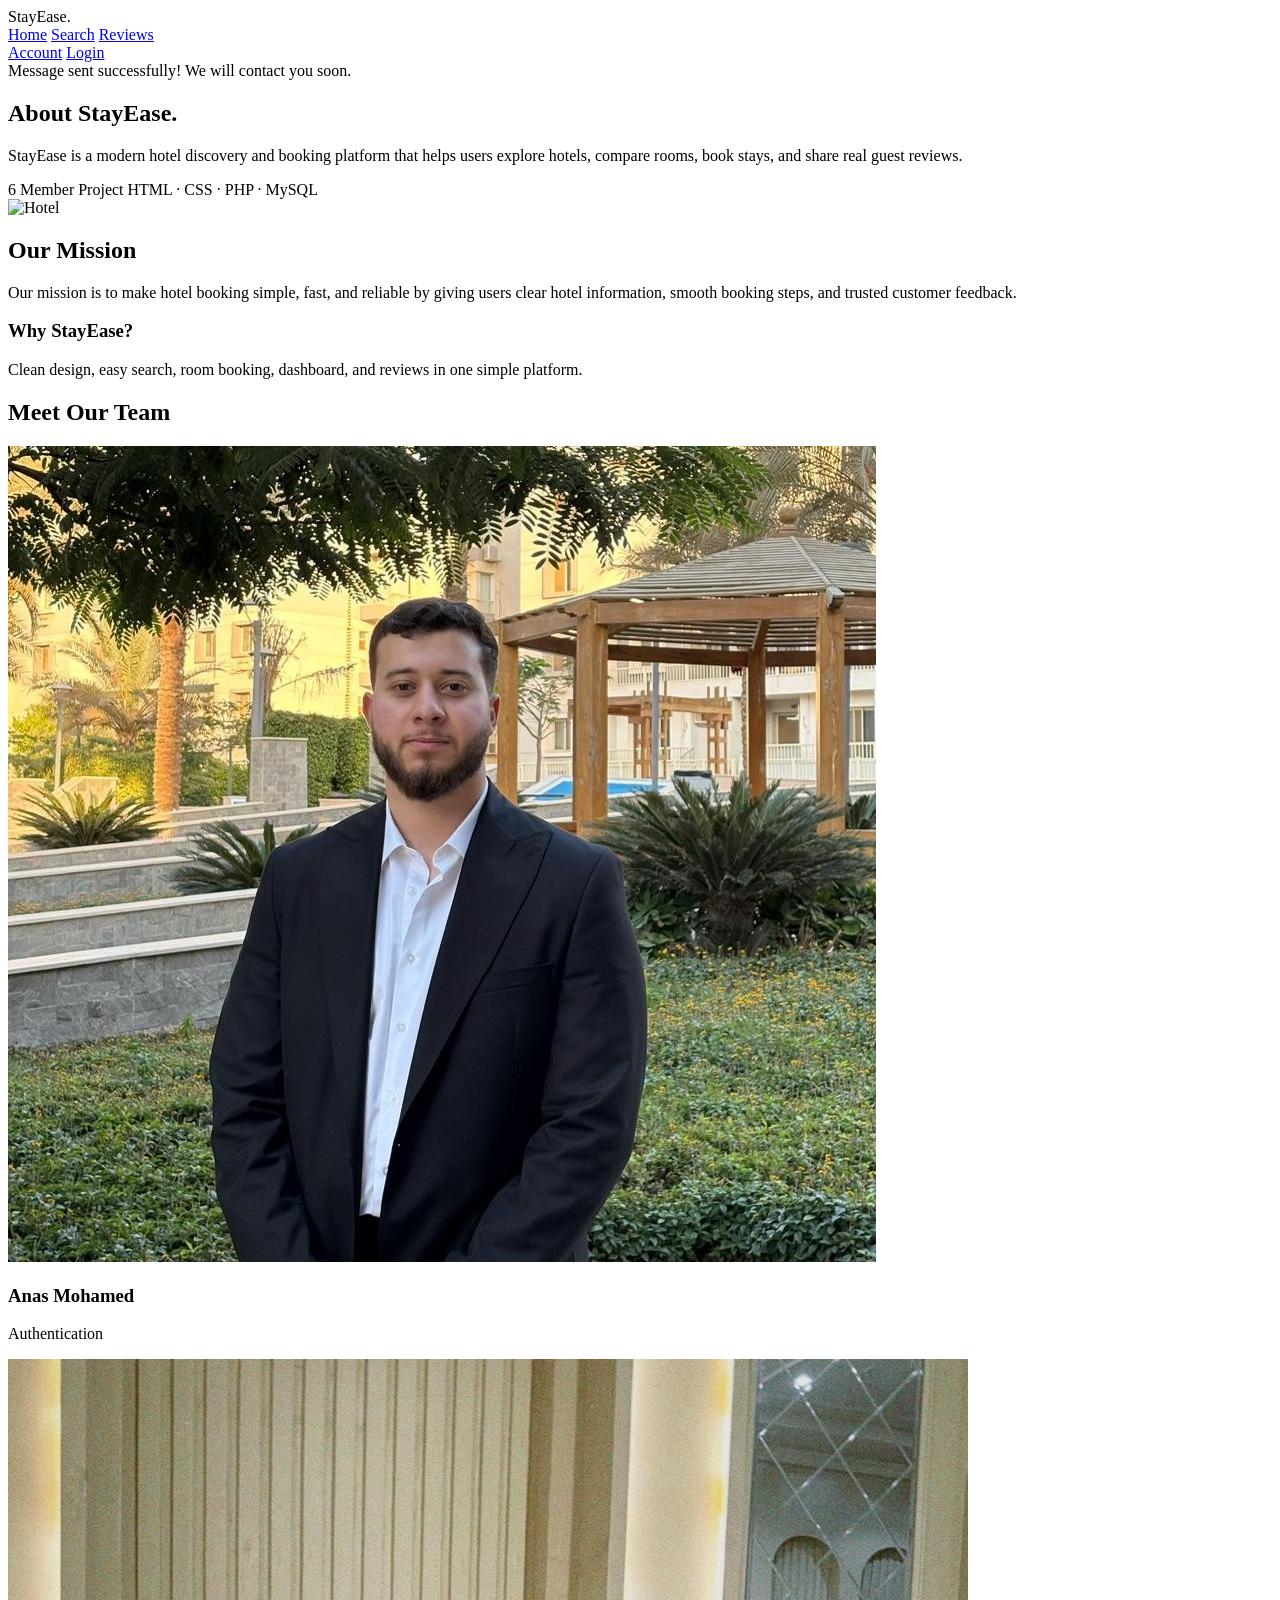
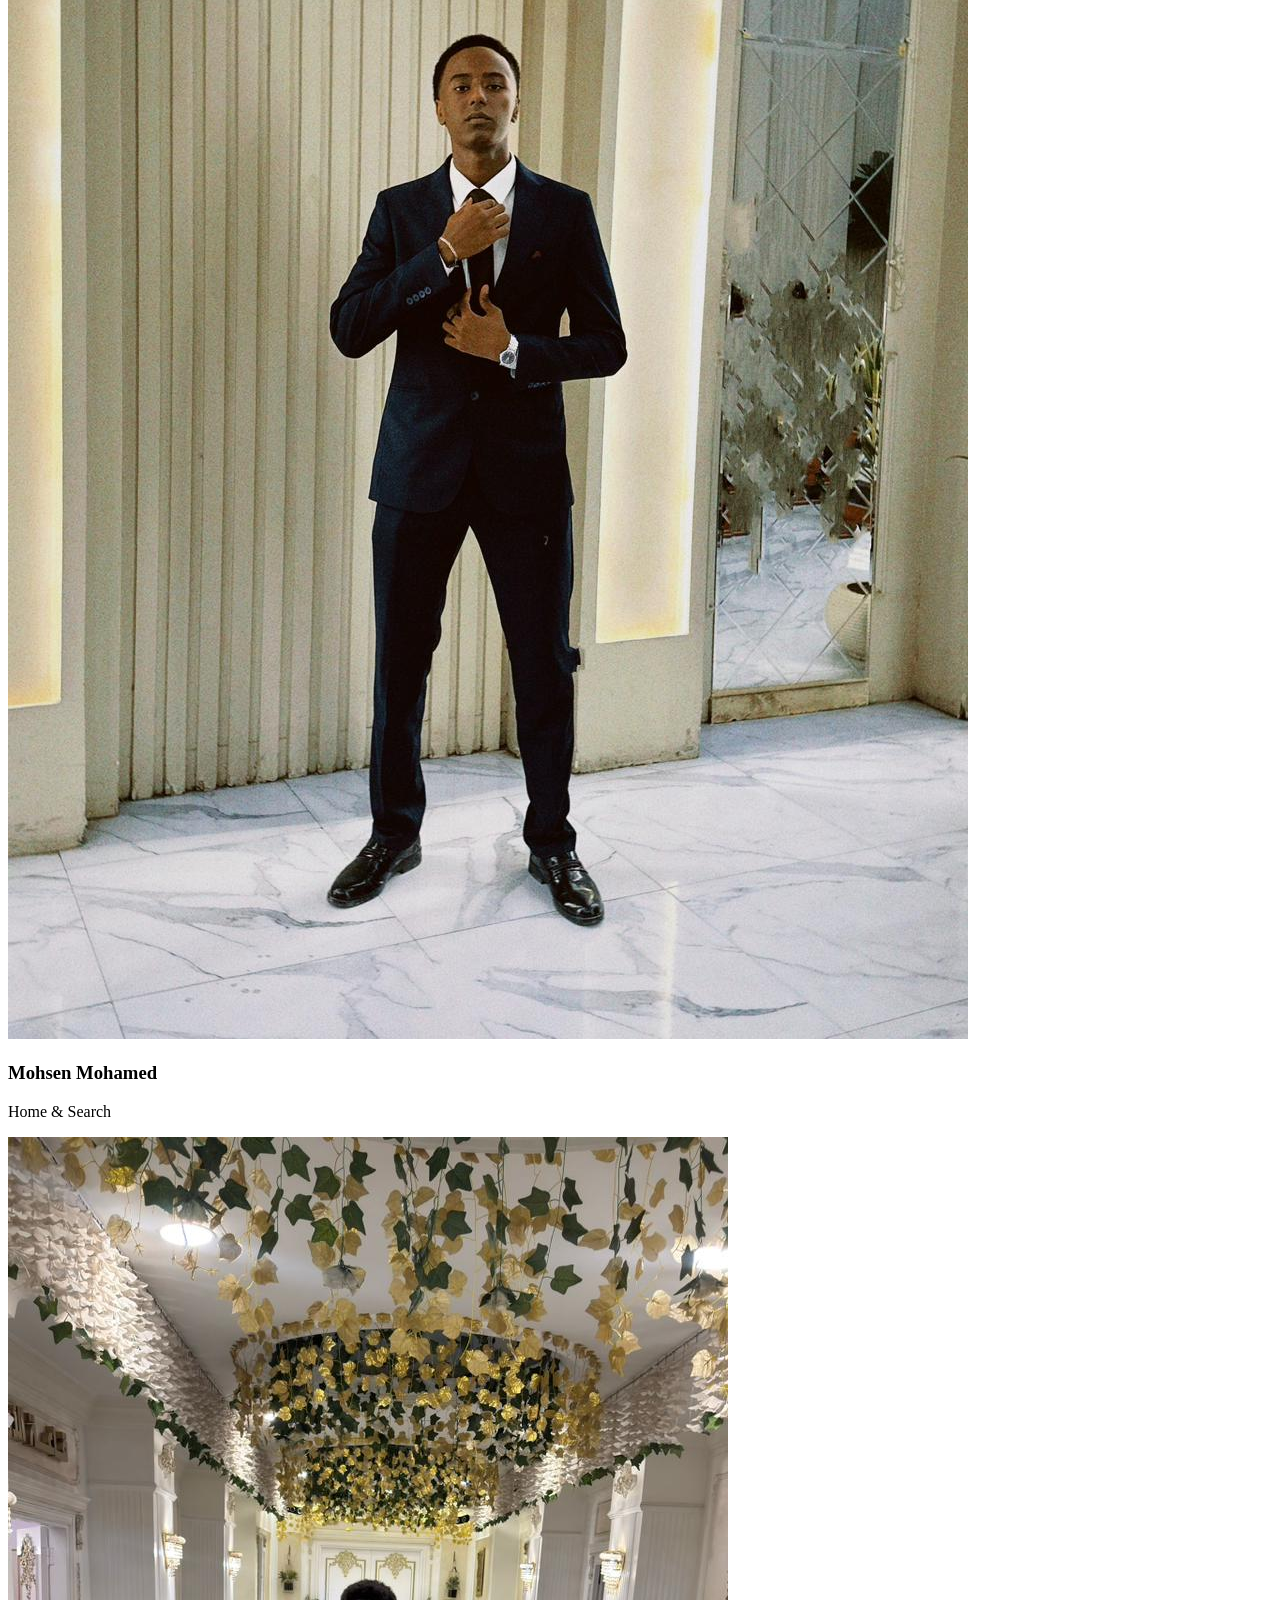
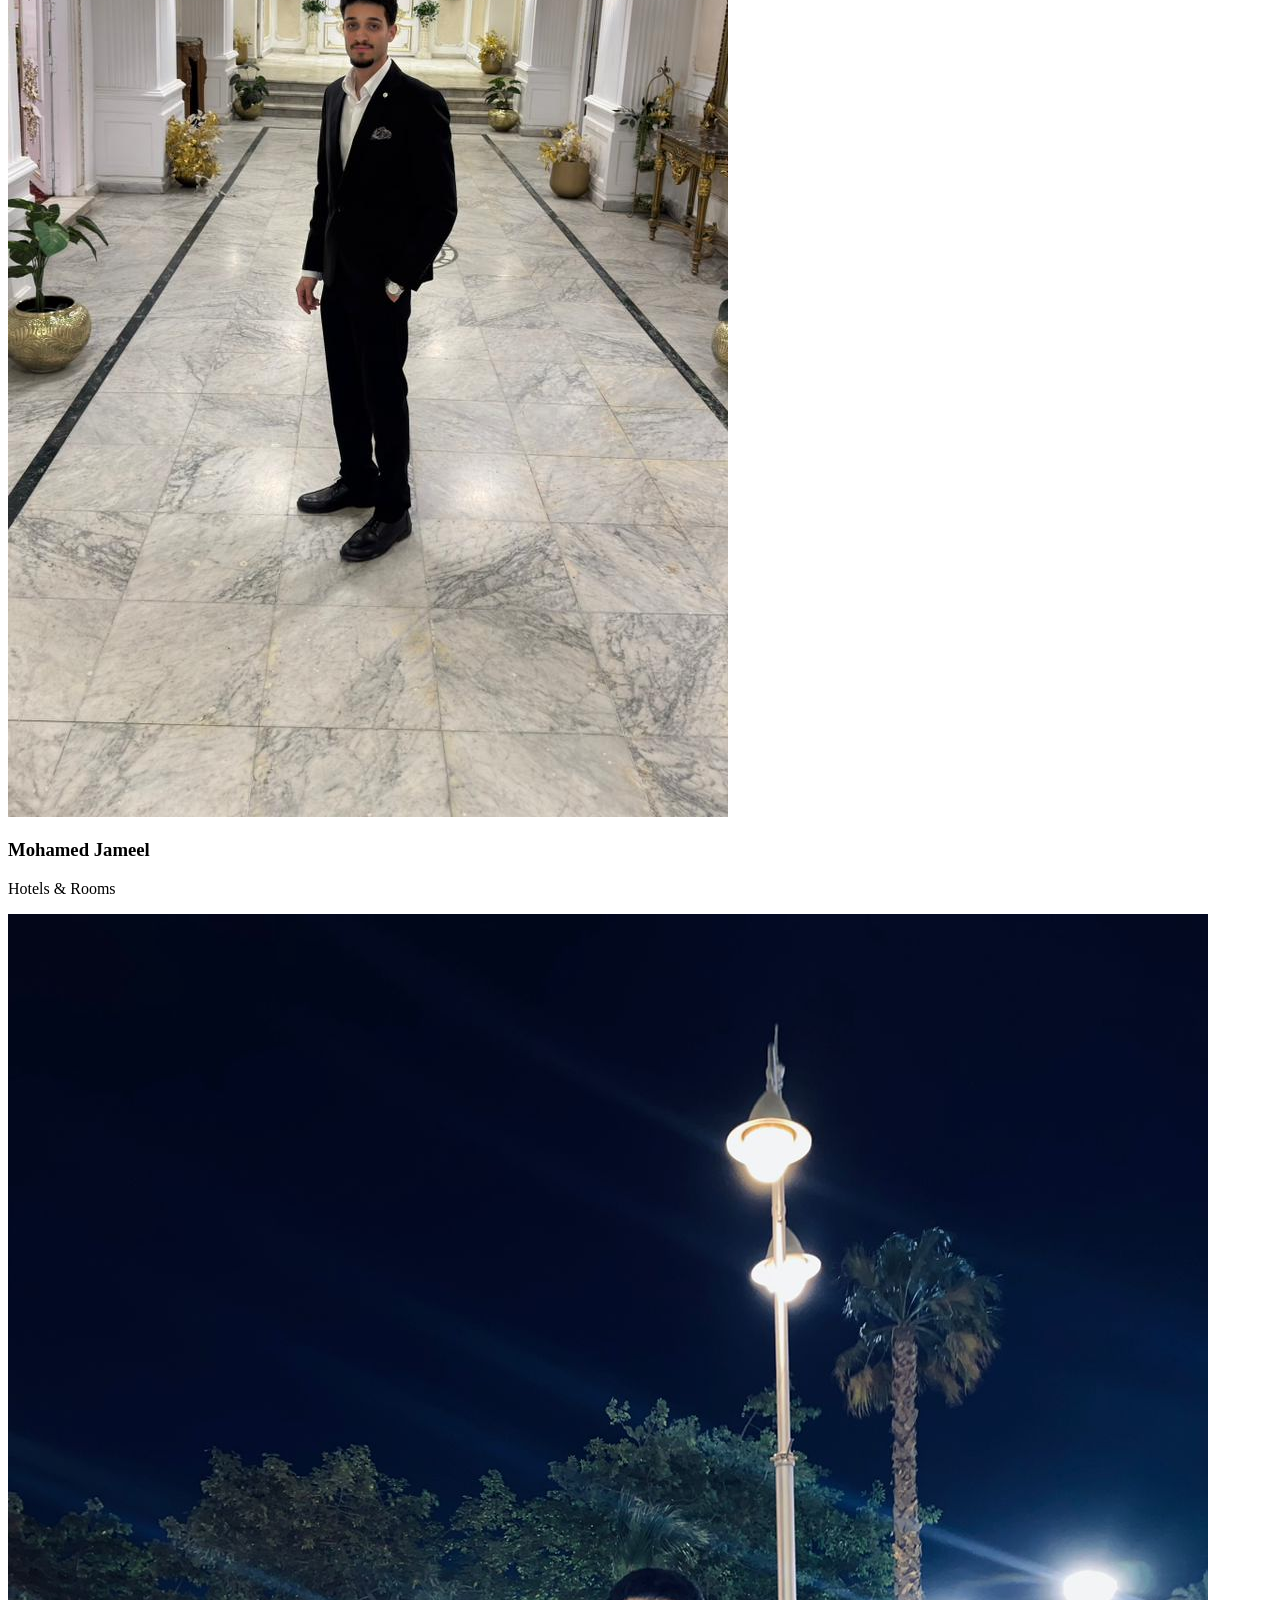
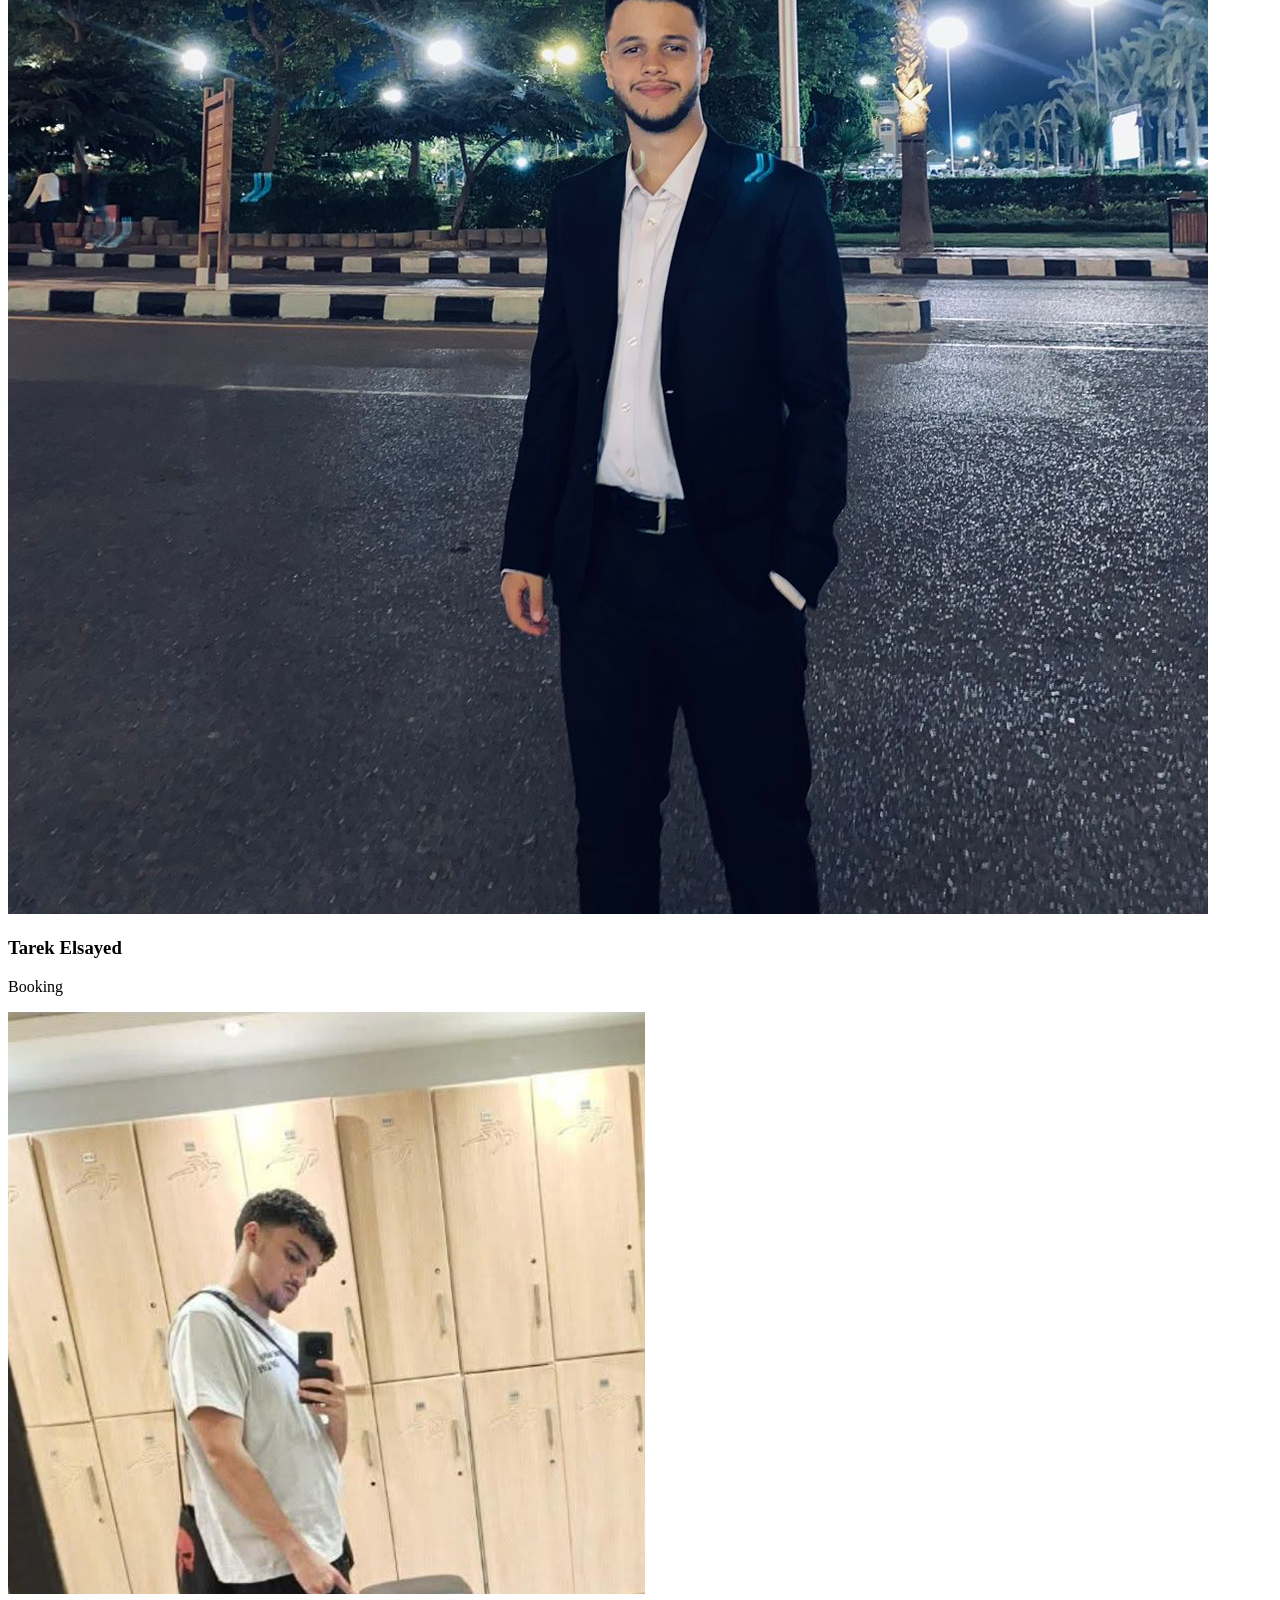
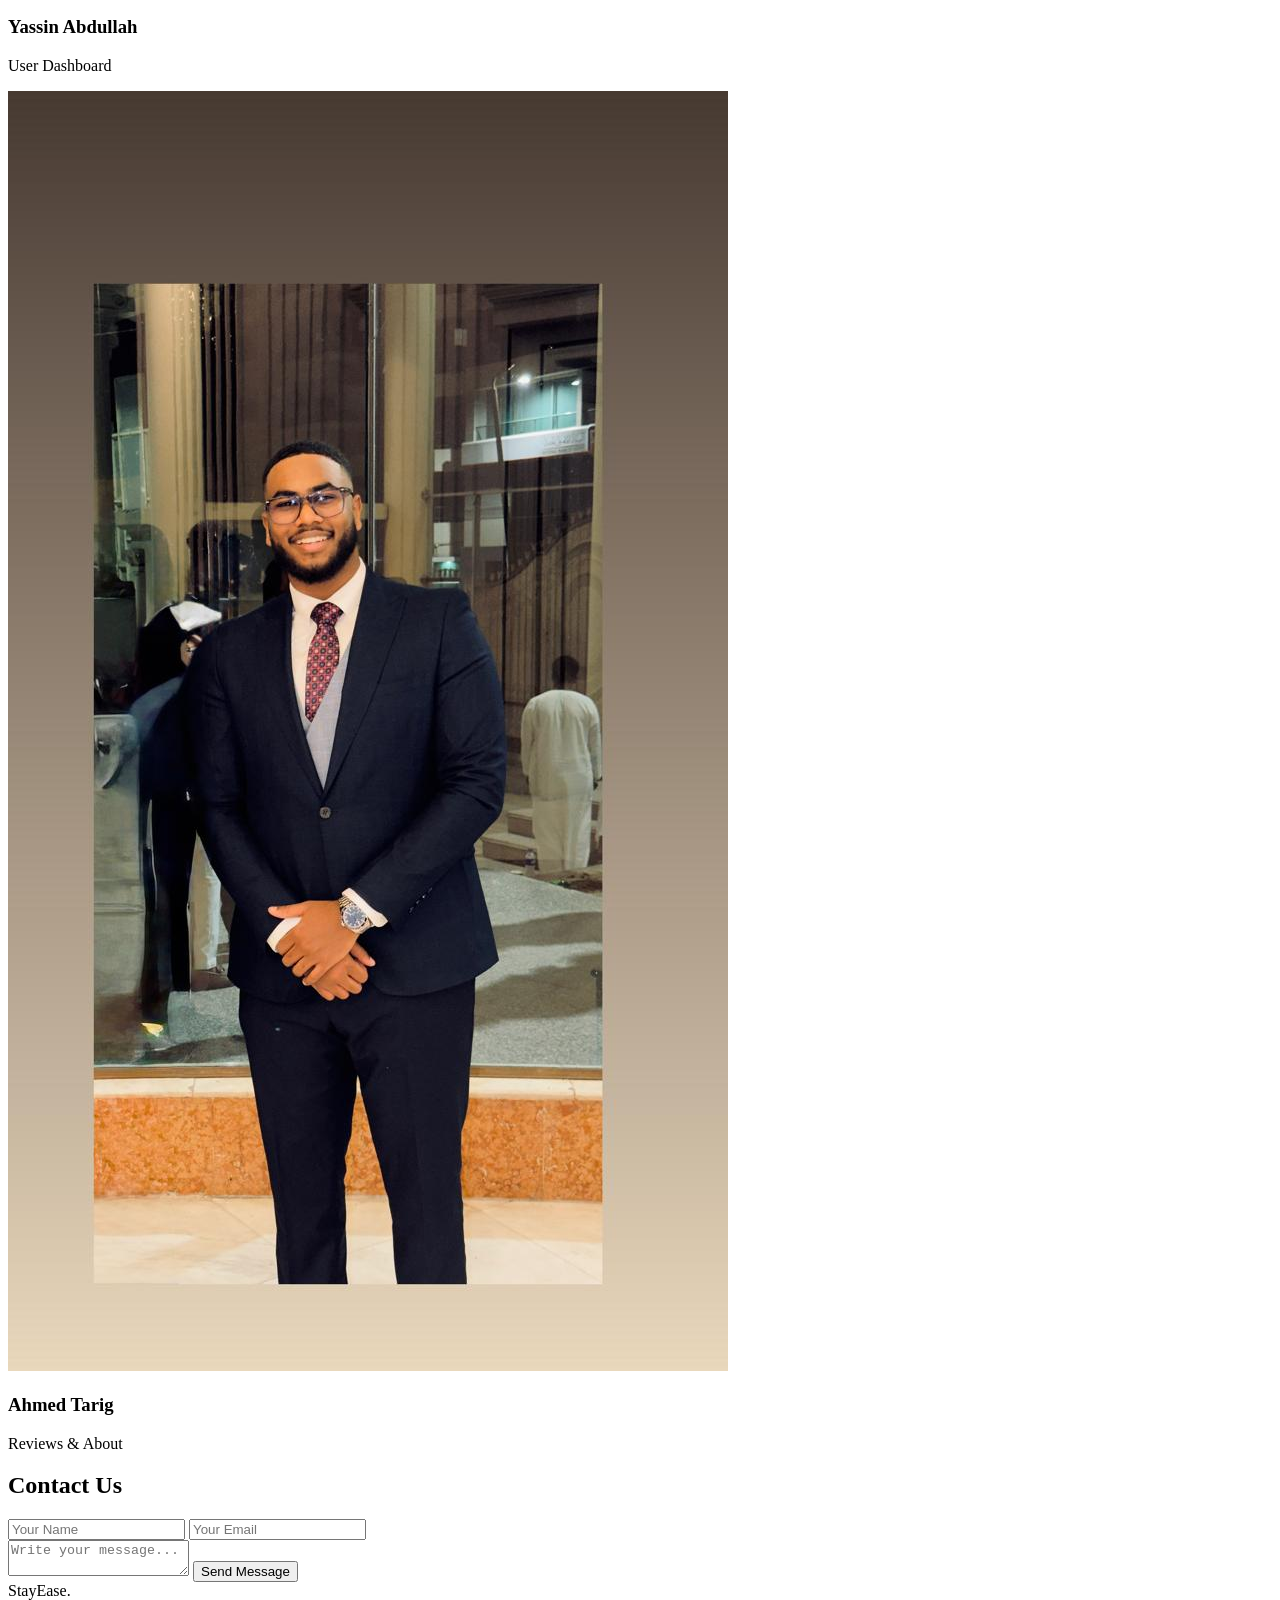
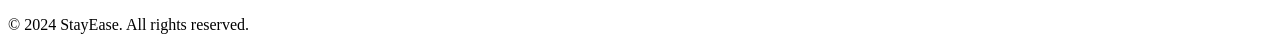
==== about.html @ 80a947d6 "add about page pics" ====
<!DOCTYPE html>
<html lang="en">

<head>
    <meta charset="UTF-8">
    <title>About StayEase</title>


    <link rel="stylesheet" href="css/about.css">
    <link href="https://fonts.googleapis.com/css2?family=Plus+Jakarta+Sans:wght@400;500;600;700;800&display=swap"
        rel="stylesheet">
</head>

<body>

    <nav class="navbar">
        <div class="logo">StayEase.</div>

        <div class="nav-links">
            <a href="index.html">Home</a>
            <a href="search-results.html">Search</a>
            <a href="reviews.html">Reviews</a>
        </div>

        <div class="account-links">
            <a href="dashboard.html">Account</a>
            <a class="login-btn" href="login.html">Login</a>
        </div>
    </nav>

    <main class="page">

        <!-- ✅ SUCCESS MESSAGE (FIXED) -->
        <div id="successMessage" class="success-message">
            Message sent successfully! We will contact you soon.
        </div>

        <!-- HEADER -->
        <section class="hotel-card">
            <div>
                <h1>About StayEase.</h1>
                <p>
                    StayEase is a modern hotel discovery and booking platform that helps users explore hotels,
                    compare rooms, book stays, and share real guest reviews.
                </p>

                <div class="rating-row">
                    <span class="rating-badge">6 Member Project</span>
                    <span>HTML · CSS · PHP · MySQL</span>
                </div>
            </div>

            <img src="https://images.unsplash.com/photo-1551882547-ff40c63fe5fa?w=500" alt="Hotel">
        </section>

        <!-- MISSION -->
        <section class="content-grid">
            <div class="main-review">
                <h2>Our Mission</h2>
                <p>
                    Our mission is to make hotel booking simple, fast, and reliable by giving users clear
                    hotel information, smooth booking steps, and trusted customer feedback.
                </p>
            </div>

            <aside class="recommend-card">
                <h3>Why StayEase?</h3>
                <p>
                    Clean design, easy search, room booking, dashboard, and reviews in one simple platform.
                </p>
                <div class="progress">
                    <div></div>
                </div>
            </aside>
        </section>

        <!-- TEAM -->
        <section class="form-card">
            <h2>Meet Our Team</h2>

            <div class="team-grid">

                <div class="team-card">
                    <img src="assets/images/member1.jpg">
                    <h3>Anas Mohamed</h3>
                    <p>Authentication</p>
                </div>

                <div class="team-card">
                    <img src="assets/images/member2.jpg">
                    <h3>Mohsen Mohamed</h3>
                    <p>Home & Search</p>
                </div>

                <div class="team-card">
                    <img src="assets/images/member3.jpg">
                    <h3>Mohamed Jameel</h3>
                    <p>Hotels & Rooms</p>
                </div>

                <div class="team-card">
                    <img src="assets/images/member4.jpg">
                    <h3>Tarek Elsayed</h3>
                    <p>Booking</p>
                </div>

                <div class="team-card">
                    <img src="assets/images/member5.jpg">
                    <h3>Yassin Abdullah</h3>
                    <p>User Dashboard</p>
                </div>

                <div class="team-card">
                    <img src="assets/images/member6.jpg">
                    <h3>Ahmed Tarig</h3>
                    <p>Reviews & About</p>
                </div>

            </div>
        </section>

        <!-- CONTACT -->
        <section class="form-card">
            <h2>Contact Us</h2>

            <form action="php/about.php" method="POST">

                <div class="form-row">
                    <input type="text" name="name" placeholder="Your Name" required>
                    <input type="email" name="email" placeholder="Your Email" required>
                </div>

                <textarea name="message" placeholder="Write your message..." required></textarea>

                <button type="submit">Send Message</button>

            </form>
        </section>

    </main>

    <footer>
        <div class="footer-logo">StayEase.</div>
        <p>© 2024 StayEase. All rights reserved.</p>
    </footer>

    <!-- ✅ SCRIPT (FIXED) -->
    <script>
        const params = new URLSearchParams(window.location.search);

        if (params.get("success") === "1") {
            document.getElementById("successMessage").style.display = "block";
        }
    </script>

</body>

</html>
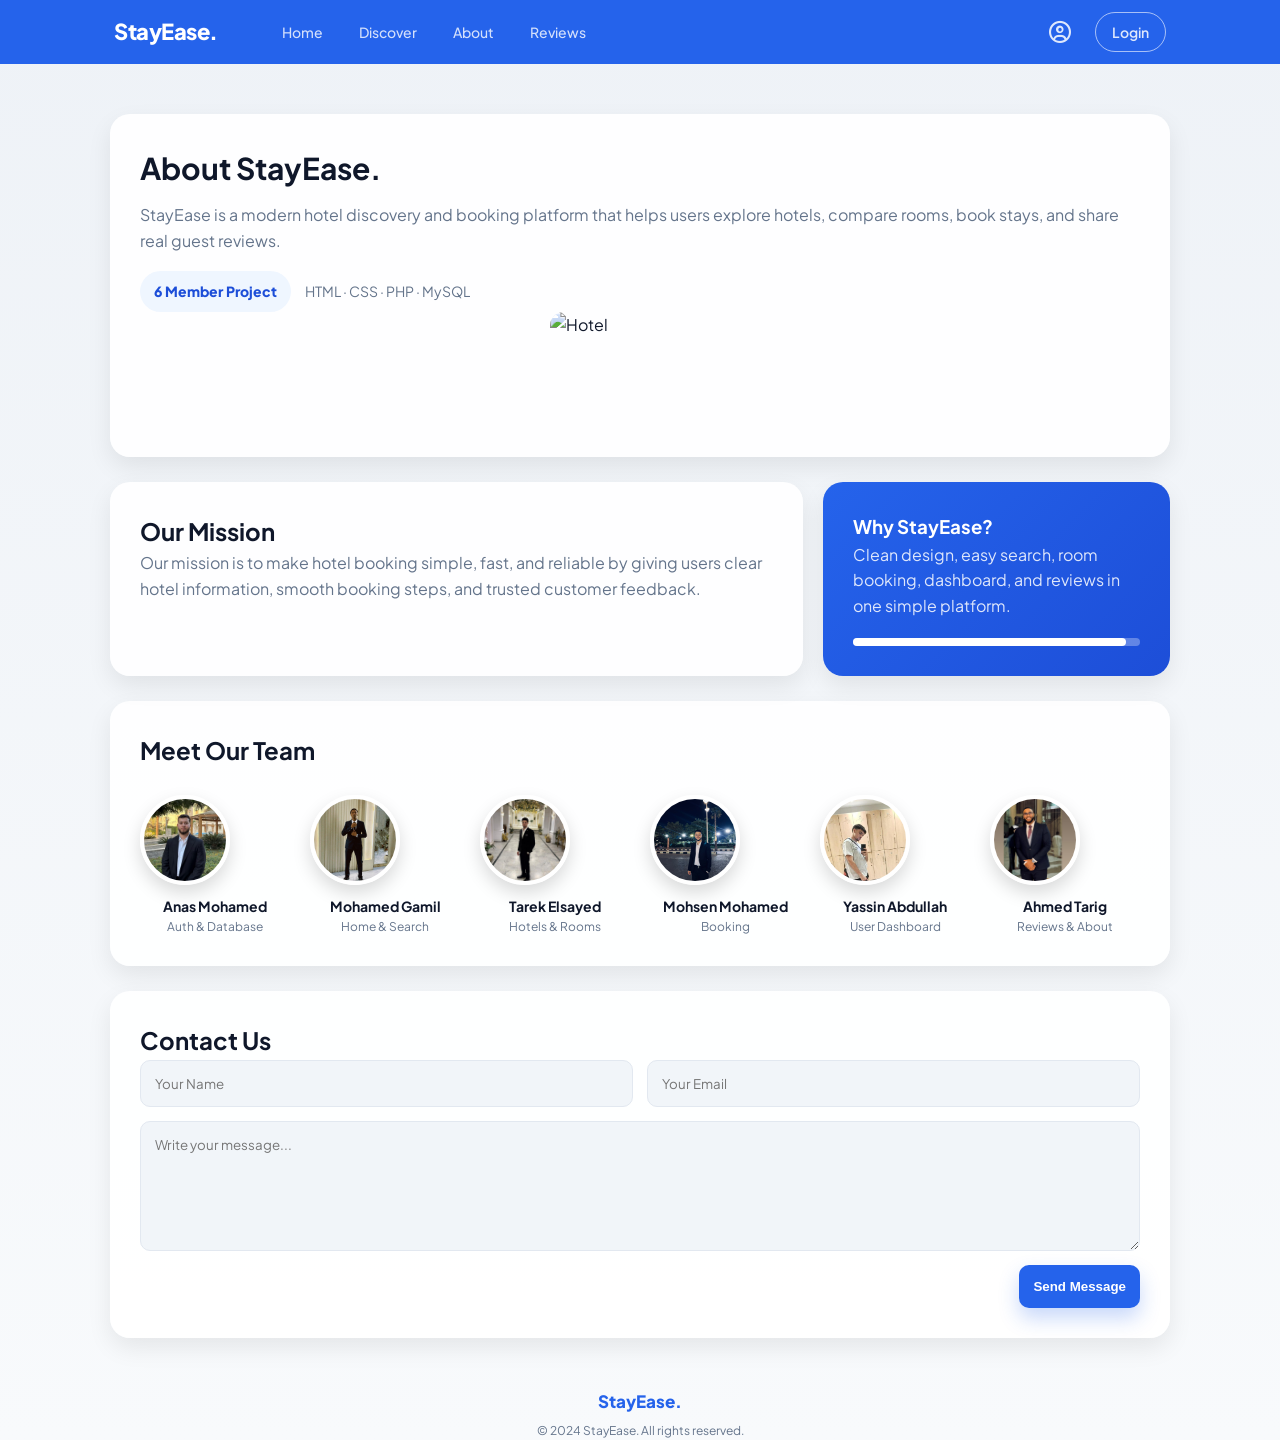
==== commit bc1ae11b: "general polishing" ====
--- a/about.html
+++ b/about.html
@@ -4,8 +4,10 @@
 <head>
     <meta charset="UTF-8">
     <title>About StayEase</title>
-
-
+    <!-- Font Awesome Icons -->
+    <link rel="stylesheet" href="https://cdnjs.cloudflare.com/ajax/libs/font-awesome/6.5.0/css/all.min.css">
+    
+    <link rel="stylesheet" href="css/main.css">
     <link rel="stylesheet" href="css/about.css">
     <link href="https://fonts.googleapis.com/css2?family=Plus+Jakarta+Sans:wght@400;500;600;700;800&display=swap"
         rel="stylesheet">
@@ -14,28 +16,27 @@
 <body>
 
     <nav class="navbar">
-        <div class="logo">StayEase.</div>
-
-        <div class="nav-links">
-            <a href="index.html">Home</a>
-            <a href="search-results.html">Search</a>
-            <a href="reviews.html">Reviews</a>
-        </div>
-
-        <div class="account-links">
-            <a href="dashboard.html">Account</a>
-            <a class="login-btn" href="login.html">Login</a>
-        </div>
-    </nav>
+    <div class="container nav-inner">
+      <a href="index.html" class="logo">StayEase<span>.</span></a>
+      <div class="nav-links">
+        <a href="index.html" class="active">Home</a>
+        <a href="search-results.html">Discover</a>
+        <a href="about.html">About</a>
+        <a href="reviews.html">Reviews</a>
+      </div>
+      <div class="nav-auth">
+        <a href="dashboard.html" class="profile-icon"><i class="fa-regular fa-circle-user"></i></a>
+        <a href="login.html" class="btn-login">Login</a>
+      </div>
+    </div>
+  </nav>
 
     <main class="page">
 
-        <!-- ✅ SUCCESS MESSAGE (FIXED) -->
         <div id="successMessage" class="success-message">
             Message sent successfully! We will contact you soon.
         </div>
 
-        <!-- HEADER -->
         <section class="hotel-card">
             <div>
                 <h1>About StayEase.</h1>
@@ -53,7 +54,6 @@
             <img src="https://images.unsplash.com/photo-1551882547-ff40c63fe5fa?w=500" alt="Hotel">
         </section>
 
-        <!-- MISSION -->
         <section class="content-grid">
             <div class="main-review">
                 <h2>Our Mission</h2>
@@ -74,7 +74,6 @@
             </aside>
         </section>
 
-        <!-- TEAM -->
         <section class="form-card">
             <h2>Meet Our Team</h2>
 
@@ -83,24 +82,24 @@
                 <div class="team-card">
                     <img src="assets/images/member1.jpg">
                     <h3>Anas Mohamed</h3>
-                    <p>Authentication</p>
+                    <p>Auth & Database</p>
                 </div>
 
                 <div class="team-card">
                     <img src="assets/images/member2.jpg">
-                    <h3>Mohsen Mohamed</h3>
+                    <h3>Mohamed Gamil</h3>
                     <p>Home & Search</p>
                 </div>
 
                 <div class="team-card">
                     <img src="assets/images/member3.jpg">
-                    <h3>Mohamed Jameel</h3>
+                    <h3>Tarek Elsayed</h3>
                     <p>Hotels & Rooms</p>
                 </div>
 
                 <div class="team-card">
                     <img src="assets/images/member4.jpg">
-                    <h3>Tarek Elsayed</h3>
+                    <h3>Mohsen Mohamed</h3>
                     <p>Booking</p>
                 </div>
 
@@ -119,7 +118,6 @@
             </div>
         </section>
 
-        <!-- CONTACT -->
         <section class="form-card">
             <h2>Contact Us</h2>
 
@@ -144,7 +142,6 @@
         <p>© 2024 StayEase. All rights reserved.</p>
     </footer>
 
-    <!-- ✅ SCRIPT (FIXED) -->
     <script>
         const params = new URLSearchParams(window.location.search);
 
--- a/css/main.css
+++ b/css/main.css
@@ -0,0 +1,841 @@
+/* 2.4 CSS Variables — Mandatory for the whole team [cite: 20, 21] */
+:root {
+  --primary:      #2563EB;
+  --primary-dark: #1D4ED8;
+  --primary-light:#EFF6FF;
+  --bg:           #EEF2F7;
+  --white:        #FFFFFF;
+  --gray-input:   #F1F5F9;
+  --gray-border:  #E2E8F0;
+  --text:         #0F172A;
+  --muted:        #64748B;
+  --success:      #16A34A;
+  --danger:       #DC2626;
+  --radius-sm:    8px;
+  --radius-md:    10px; /* Plan specifies 10px for buttons/inputs [cite: 19] */
+  --radius-lg:    20px; /* Plan specifies 20px for cards [cite: 19] */
+  --shadow: 0 1px 3px rgba(0,0,0,.08), 0 4px 16px rgba(0,0,0,.06);
+}
+
+* { box-sizing: border-box; margin: 0; padding: 0; }
+
+body {
+  font-family: 'Plus Jakarta Sans', sans-serif; /* Mandatory font [cite: 16] */
+  background: var(--bg);
+  color: var(--text);
+  line-height: 1.6;
+}
+
+a { text-decoration: none; color: inherit; }
+img { display: block; max-width: 100%; }
+ 
+/* ── 2. Layout Container ── */
+/* Every section wraps its content in .container to enforce the 1100px max-width */
+.container {
+  max-width: 1100px;
+  margin: 0 auto;
+  padding: 0 24px;
+}
+ 
+/* ── 3. Navbar ── */
+.navbar {
+  background: var(--primary);   /* solid blue bar matching the about page */
+  position: sticky;
+  top: 0;
+  z-index: 100;
+}
+ 
+.nav-inner {
+  display: flex;
+  align-items: center;
+  height: 64px;
+  gap: 48px;
+}
+ 
+/* Logo */
+.logo {
+  font-size: 22px;
+  font-weight: 800;
+  color: var(--white);
+  letter-spacing: -0.5px;
+  flex-shrink: 0;
+}
+ 
+.logo span { color: var(--white); }
+ 
+/* Center nav links */
+.nav-links {
+  display: flex;
+  align-items: center;
+  gap: 4px;
+  flex: 1;
+}
+ 
+.nav-links a {
+  font-size: 14px;
+  font-weight: 500;
+  color: rgba(255,255,255,0.8);
+  padding: 8px 16px;
+  border-radius: var(--radius-sm);
+  transition: all 0.2s ease;
+}
+ 
+.nav-links a:hover {
+  color: var(--white);
+  background: rgba(255,255,255,0.12);
+}
+ 
+/* Right side auth buttons */
+.nav-auth {
+  display: flex;
+  align-items: center;
+  gap: 8px;
+  margin-left: auto;
+}
+ 
+.nav-auth a {
+  font-size: 14px;
+  font-weight: 500;
+  color: rgba(255,255,255,0.85);
+  padding: 8px 16px;
+  border-radius: var(--radius-sm);
+  transition: all 0.2s ease;
+}
+ 
+.nav-auth a:hover { color: var(--white); }
+
+.nav-auth a.profile-icon {
+  font-size: 22px;
+  line-height: 1;
+}
+ 
+.btn-login {
+  border: 1.5px solid rgba(255,255,255,0.6) !important;
+  border-radius: 100px !important;
+  font-weight: 600 !important;
+}
+ 
+.btn-login:hover {
+  background: var(--white) !important;
+  color: var(--primary) !important;
+  border-color: var(--white) !important;
+}
+ 
+/* ── 4. Hero Section ── */
+.hero {
+  /* background-image set inline in HTML so teams can swap the image easily */
+  background: var(--primary) no-repeat center center / cover;
+  min-height: 480px;
+  display: flex;
+  flex-direction: column;
+  justify-content: center;
+  align-items: center;
+  text-align: center;
+  position: relative;
+  padding: 64px 24px 80px;
+}
+ 
+/* Dark overlay so white text is always readable over any background image */
+.hero::before {
+  content: '';
+  position: absolute;
+  inset: 0;
+  background: rgba(0, 0, 0, 0.38);
+}
+ 
+/* All direct children of hero need z-index to sit above the overlay */
+.hero > * { position: relative; z-index: 1; }
+ 
+.hero h1 {
+  font-size: 52px;
+  font-weight: 800;
+  color: var(--white);
+  letter-spacing: -1.5px;
+  line-height: 1.1;
+  margin-bottom: 16px;
+}
+ 
+.hero p {
+  font-size: 17px;
+  color: rgba(255,255,255,0.85);
+  margin-bottom: 40px;
+}
+ 
+/* ── 5. Search Bar ── */
+/* The search bar sits inside the hero and sends a GET request to php/search.php */
+.search-box {
+  background: var(--white);
+  border-radius: 100px;         /* full pill shape */
+  padding: 8px;
+  display: flex;
+  align-items: center;
+  width: 100%;
+  max-width: 800px;
+  box-shadow: 0 8px 32px rgba(0,0,0,0.2);
+  gap: 0;
+}
+ 
+/* Each input group (icon + label + input) */
+.search-field {
+  display: flex;
+  align-items: center;
+  gap: 10px;
+  padding: 8px 20px;
+  flex: 1;
+  border-right: 1px solid var(--gray-border);
+  min-width: 0;                 /* prevents flex overflow */
+}
+ 
+.search-field:last-of-type { border-right: none; }
+ 
+.search-field i {
+  font-size: 16px;
+  color: var(--primary);
+  flex-shrink: 0;
+}
+ 
+.search-field-text {
+  display: flex;
+  flex-direction: column;  /* label stacks ABOVE input */
+  gap: 2px;
+  min-width: 0;
+}
+ 
+.search-field-text label {
+  font-size: 10px;
+  font-weight: 700;
+  color: var(--muted);
+  text-transform: uppercase;
+  letter-spacing: 0.07em;
+  white-space: nowrap;
+}
+ 
+.search-field-text input {
+  border: none;
+  outline: none;
+  font-family: inherit;
+  font-size: 14px;
+  font-weight: 500;
+  color: var(--text);
+  background: transparent;
+  padding: 0;
+  width: 100%;
+}
+ 
+.search-field-text input::placeholder {
+  color: #94A3B8;
+  font-weight: 400;
+}
+ 
+/* Search submit button — pill shape inside the pill bar */
+.search-btn {
+  background: var(--primary);
+  color: var(--white);
+  border: none;
+  border-radius: 100px;
+  padding: 14px 28px;
+  font-family: inherit;
+  font-size: 14px;
+  font-weight: 700;
+  cursor: pointer;
+  display: flex;
+  align-items: center;
+  gap: 8px;
+  white-space: nowrap;
+  transition: all 0.2s ease;
+  flex-shrink: 0;
+}
+ 
+.search-btn:hover { background: var(--primary-dark); }
+ 
+/* ── 6. Section Base ── */
+.section {
+  padding: 72px 24px;
+}
+ 
+.section-header {
+  display: flex;
+  align-items: flex-start;
+  justify-content: space-between;
+  margin-bottom: 8px;
+}
+ 
+.section-header h2 {
+  font-size: 28px;
+  font-weight: 800;
+  letter-spacing: -0.5px;
+}
+ 
+.section-header a {
+  font-size: 14px;
+  font-weight: 600;
+  color: var(--primary);
+  margin-top: 6px;
+  transition: all 0.2s ease;
+}
+ 
+.section-header a:hover { opacity: 0.75; }
+ 
+.section-sub {
+  font-size: 14px;
+  color: var(--muted);
+  margin-bottom: 32px;
+}
+ 
+/* ── 7. Hotel / Destination Cards ── */
+.hotels-grid {
+  display: grid;
+  grid-template-columns: repeat(auto-fill, minmax(240px, 1fr));
+  gap: 24px;
+}
+ 
+.hotel-card {
+  background: var(--white);
+  border-radius: var(--radius-lg);   /* 20px — rule from design system */
+  overflow: hidden;
+  box-shadow: var(--shadow);
+  transition: all 0.2s ease;
+  display: flex;
+  flex-direction: column;
+}
+ 
+.hotel-card:hover {
+  transform: translateY(-5px);
+  box-shadow: 0 8px 28px rgba(0,0,0,.12);
+}
+ 
+.hotel-card-img {
+  position: relative;
+  height: 200px;
+  overflow: hidden;
+}
+ 
+.hotel-card-img img {
+  width: 100%;
+  height: 100%;
+  object-fit: cover;
+  transition: all 0.2s ease;
+}
+ 
+.hotel-card:hover .hotel-card-img img { transform: scale(1.05); }
+ 
+/* Badge overlaid on the image (e.g. "Bestseller", "Trending") */
+.card-badge {
+  position: absolute;
+  top: 12px;
+  left: 12px;
+  background: rgba(255,255,255,0.95);
+  color: var(--text);
+  font-size: 10px;
+  font-weight: 700;
+  text-transform: uppercase;
+  letter-spacing: 0.06em;
+  padding: 4px 10px;
+  border-radius: 100px;           /* pill badge */
+}
+ 
+.hotel-card-body {
+  padding: 16px 20px;
+  flex: 1;
+}
+ 
+.hotel-card-body h3 {
+  font-size: 16px;
+  font-weight: 700;
+  margin-bottom: 4px;
+}
+ 
+.hotel-card-body .city {
+  font-size: 13px;
+  color: var(--muted);
+  margin-bottom: 8px;
+}
+ 
+/* Star rating row */
+.hotel-stars {
+  font-size: 13px;
+  color: #F59E0B;
+  letter-spacing: 1px;
+  margin-bottom: 4px;
+}
+ 
+.hotel-card-footer {
+  display: flex;
+  align-items: center;
+  justify-content: space-between;
+  padding: 14px 20px;
+  border-top: 1px solid var(--gray-border);
+}
+ 
+.hotel-price small { font-size: 12px; color: var(--muted); display: block; }
+.hotel-price strong { font-size: 17px; font-weight: 700; }
+ 
+/* "View Hotel" link button on card */
+.btn-card {
+  font-size: 13px;
+  font-weight: 600;
+  color: var(--primary);
+  padding: 8px 16px;
+  border: 1.5px solid var(--primary);
+  border-radius: var(--radius-sm);
+  transition: all 0.2s ease;
+}
+ 
+.btn-card:hover {
+  background: var(--primary);
+  color: var(--white);
+}
+ 
+/* ── 8. Why Choose Section ── */
+.why-section {
+  background: #F8FAFC;
+  padding: 80px 24px;
+  text-align: center;
+}
+ 
+.why-section h2 {
+  font-size: 30px;
+  font-weight: 800;
+  letter-spacing: -0.5px;
+  margin-bottom: 8px;
+}
+ 
+.why-section .why-sub {
+  font-size: 15px;
+  color: var(--muted);
+  margin-bottom: 48px;
+}
+ 
+.features-grid {
+  display: grid;
+  grid-template-columns: repeat(3, 1fr);
+  gap: 24px;
+}
+ 
+.feature-card {
+  background: var(--white);
+  border-radius: var(--radius-lg);
+  padding: 40px 28px;
+  border: 1px solid var(--gray-border);
+  transition: all 0.2s ease;
+}
+ 
+.feature-card:hover { box-shadow: var(--shadow); }
+ 
+.feature-icon {
+  width: 56px;
+  height: 56px;
+  background: var(--primary-light);
+  border-radius: 50%;
+  display: flex;
+  align-items: center;
+  justify-content: center;
+  margin: 0 auto 20px;
+  font-size: 22px;
+  color: var(--primary);
+}
+ 
+.feature-card h3 { font-size: 17px; font-weight: 700; margin-bottom: 12px; }
+.feature-card p  { font-size: 14px; color: var(--muted); line-height: 1.7; }
+ 
+/* ── 9. CTA Banner ── */
+.cta-section { padding: 40px 24px; }
+ 
+.cta-banner {
+  background: var(--primary);
+  border-radius: var(--radius-lg);
+  padding: 56px 64px;
+  display: flex;
+  align-items: center;
+  justify-content: space-between;
+  gap: 40px;
+  flex-wrap: wrap;
+}
+ 
+.cta-text h2 {
+  font-size: 34px;
+  font-weight: 800;
+  color: var(--white);
+  letter-spacing: -1px;
+  line-height: 1.15;
+  max-width: 380px;
+  margin-bottom: 12px;
+}
+ 
+.cta-text p {
+  font-size: 14px;
+  color: rgba(255,255,255,0.75);
+  max-width: 340px;
+  line-height: 1.7;
+}
+ 
+.cta-form { display: flex; gap: 10px; flex-wrap: wrap; }
+ 
+.cta-form input {
+  padding: 14px 20px;
+  border-radius: var(--radius-sm);
+  border: none;
+  font-family: inherit;
+  font-size: 14px;
+  width: 260px;
+  outline: none;
+  color: var(--text);
+}
+ 
+.cta-form input::placeholder { color: #94A3B8; }
+ 
+.cta-form button {
+  background: var(--white);
+  color: var(--primary);
+  padding: 14px 24px;
+  border: none;
+  border-radius: var(--radius-sm);
+  font-family: inherit;
+  font-size: 14px;
+  font-weight: 700;
+  cursor: pointer;
+  transition: all 0.2s ease;
+}
+ 
+.cta-form button:hover { background: var(--primary-light); }
+ 
+/* ── 10. Footer ── */
+.footer {
+  background: var(--white);
+  border-top: 1px solid var(--gray-border);
+  padding: 28px 24px;
+}
+ 
+.footer-inner {
+  max-width: 1100px;
+  margin: 0 auto;
+  display: flex;
+  align-items: center;
+  justify-content: space-between;
+  flex-wrap: wrap;
+  gap: 16px;
+}
+ 
+.footer-logo { font-size: 17px; font-weight: 800; color: var(--text); }
+ 
+.footer-links { display: flex; gap: 24px; flex-wrap: wrap; }
+.footer-links a { font-size: 13px; color: var(--muted); transition: all 0.2s ease; }
+.footer-links a:hover { color: var(--text); }
+ 
+.footer-copy { font-size: 12px; color: #94A3B8; }
+ 
+/* ── 11. Search Results Page ── */
+.results-page { padding: 40px 24px; }
+ 
+.results-header {
+  margin-bottom: 32px;
+  display: flex;
+  align-items: flex-start;
+  justify-content: space-between;
+  flex-wrap: wrap;
+  gap: 16px;
+}
+ 
+.results-header h1 { font-size: 26px; font-weight: 800; letter-spacing: -0.5px; }
+.results-header p  { font-size: 14px; color: var(--muted); margin-top: 4px; }
+ 
+/* Sort dropdown */
+.sort-bar {
+  display: flex;
+  align-items: center;
+  gap: 10px;
+  font-size: 14px;
+  color: var(--muted);
+}
+ 
+.sort-bar select {
+  padding: 10px 16px;
+  border: 1.5px solid var(--gray-border);
+  border-radius: var(--radius-sm);
+  font-family: inherit;
+  font-size: 14px;
+  background: var(--white);
+  color: var(--text);
+  outline: none;
+  cursor: pointer;
+  transition: all 0.2s ease;
+}
+ 
+.sort-bar select:focus { border-color: var(--primary); }
+ 
+/* Two-column layout: filters sidebar + results */
+.results-layout {
+  display: grid;
+  grid-template-columns: 260px 1fr;
+  gap: 32px;
+  align-items: start;
+}
+ 
+/* ── Filters Sidebar ── */
+.filters-panel {
+  background: var(--white);
+  border-radius: var(--radius-lg);
+  padding: 24px;
+  box-shadow: var(--shadow);
+  position: sticky;
+  top: 88px;               /* sticks below the navbar */
+}
+ 
+.filters-panel h3 {
+  font-size: 15px;
+  font-weight: 700;
+  margin-bottom: 4px;
+}
+ 
+.filters-top {
+  display: flex;
+  justify-content: space-between;
+  align-items: center;
+  margin-bottom: 24px;
+}
+ 
+.clear-btn {
+  font-size: 13px;
+  font-weight: 600;
+  color: var(--primary);
+  cursor: pointer;
+  transition: all 0.2s ease;
+}
+ 
+.filter-group { margin-bottom: 24px; }
+ 
+.filter-group label.group-label {
+  font-size: 12px;
+  font-weight: 700;
+  color: var(--text);
+  text-transform: uppercase;
+  letter-spacing: 0.06em;
+  display: block;
+  margin-bottom: 14px;
+}
+ 
+/* Price range slider */
+.price-range input[type="range"] {
+  width: 100%;
+  accent-color: var(--primary);
+  cursor: pointer;
+}
+ 
+.price-labels {
+  display: flex;
+  justify-content: space-between;
+  font-size: 13px;
+  color: var(--muted);
+  margin-top: 8px;
+}
+ 
+/* Checkboxes */
+.checkbox-item {
+  display: flex;
+  align-items: center;
+  gap: 10px;
+  margin-bottom: 12px;
+  font-size: 14px;
+  cursor: pointer;
+}
+ 
+.checkbox-item input[type="checkbox"] {
+  width: 18px;
+  height: 18px;
+  accent-color: var(--primary);
+  cursor: pointer;
+  border-radius: 4px;
+}
+ 
+/* ── Hotel Result Cards (horizontal layout for results page) ── */
+.result-card {
+  background: var(--white);
+  border-radius: var(--radius-lg);
+  box-shadow: var(--shadow);
+  display: flex;
+  overflow: hidden;
+  margin-bottom: 20px;
+  transition: all 0.2s ease;
+}
+ 
+.result-card:hover {
+  transform: translateY(-3px);
+  box-shadow: 0 8px 28px rgba(0,0,0,.12);
+}
+ 
+.result-card-img {
+  width: 240px;
+  flex-shrink: 0;
+  position: relative;
+  overflow: hidden;
+}
+ 
+.result-card-img img {
+  width: 100%;
+  height: 100%;
+  object-fit: cover;
+  transition: all 0.2s ease;
+}
+ 
+.result-card:hover .result-card-img img { transform: scale(1.04); }
+ 
+/* Heart / wishlist button */
+.wishlist-btn {
+  position: absolute;
+  top: 12px;
+  left: 12px;
+  width: 34px;
+  height: 34px;
+  background: var(--white);
+  border-radius: 50%;
+  display: flex;
+  align-items: center;
+  justify-content: center;
+  font-size: 15px;
+  color: var(--muted);
+  cursor: pointer;
+  transition: all 0.2s ease;
+  border: none;
+  box-shadow: 0 1px 4px rgba(0,0,0,.1);
+}
+ 
+.wishlist-btn:hover { color: var(--danger); transform: scale(1.1); }
+ 
+.result-card-body {
+  padding: 20px 24px;
+  flex: 1;
+  display: flex;
+  flex-direction: column;
+}
+ 
+.result-card-top {
+  display: flex;
+  justify-content: space-between;
+  align-items: flex-start;
+  margin-bottom: 8px;
+}
+ 
+.result-card-top h3 { font-size: 18px; font-weight: 700; }
+ 
+/* Score badge e.g. "9.2 SUPERB" */
+.score-badge {
+  background: var(--primary);
+  color: var(--white);
+  font-size: 12px;
+  font-weight: 700;
+  padding: 6px 10px;
+  border-radius: var(--radius-sm);
+  white-space: nowrap;
+  text-align: center;
+  flex-shrink: 0;
+}
+ 
+.score-badge span {
+  font-size: 15px;
+  font-weight: 800;
+  display: block;
+}
+ 
+.result-location {
+  font-size: 13px;
+  color: var(--muted);
+  margin-bottom: 4px;
+}
+ 
+.result-reviews { font-size: 12px; color: var(--muted); margin-bottom: 12px; }
+ 
+.result-desc {
+  font-size: 14px;
+  color: var(--muted);
+  line-height: 1.6;
+  margin-bottom: 16px;
+  display: -webkit-box;
+  -webkit-line-clamp: 2;
+  -webkit-box-orient: vertical;
+  overflow: hidden;
+}
+ 
+/* Feature tags e.g. "Free Cancellation", "WiFi Included" */
+.result-tags { display: flex; gap: 8px; flex-wrap: wrap; margin-bottom: 16px; }
+ 
+.tag {
+  font-size: 11px;
+  font-weight: 700;
+  padding: 5px 12px;
+  border-radius: 100px;
+  background: var(--primary-light);
+  color: var(--primary);
+  text-transform: uppercase;
+  letter-spacing: 0.04em;
+}
+ 
+.result-card-bottom {
+  margin-top: auto;
+  display: flex;
+  align-items: center;
+  justify-content: space-between;
+}
+ 
+.result-price small { font-size: 12px; color: var(--muted); display: block; }
+.result-price strong { font-size: 22px; font-weight: 800; color: var(--primary); }
+.result-price span { font-size: 13px; color: var(--muted); }
+ 
+.btn-view {
+  background: var(--primary);
+  color: var(--white);
+  padding: 12px 24px;
+  border-radius: var(--radius-sm);
+  font-size: 14px;
+  font-weight: 700;
+  transition: all 0.2s ease;
+  display: inline-block;
+}
+ 
+.btn-view:hover { background: var(--primary-dark); }
+ 
+/* "Show more" button */
+.show-more-wrap { text-align: center; margin-top: 32px; }
+ 
+.btn-show-more {
+  padding: 14px 32px;
+  background: var(--white);
+  color: var(--text);
+  border: 1.5px solid var(--gray-border);
+  border-radius: 100px;
+  font-family: inherit;
+  font-size: 14px;
+  font-weight: 600;
+  cursor: pointer;
+  display: inline-flex;
+  align-items: center;
+  gap: 8px;
+  transition: all 0.2s ease;
+}
+ 
+.btn-show-more:hover { border-color: var(--primary); color: var(--primary); }
+ 
+/* ── 12. Empty State (no search results) ── */
+.empty-state {
+  text-align: center;
+  padding: 64px 24px;
+  grid-column: 1 / -1;
+}
+ 
+.empty-state i { font-size: 48px; color: var(--muted); margin-bottom: 16px; }
+.empty-state h3 { font-size: 20px; font-weight: 700; margin-bottom: 8px; }
+.empty-state p  { font-size: 14px; color: var(--muted); }
+ 
+/* ── 13. Validation Error Message (JS form feedback) ── */
+.form-error {
+  background: #FEF2F2;
+  color: var(--danger);
+  font-size: 13px;
+  font-weight: 600;
+  padding: 10px 20px;
+  border-radius: var(--radius-sm);
+  margin-top: 12px;
+  display: none;          /* shown by JS when validation fails */
+}
+ 
+.form-error.visible { display: block; }
+ 
--- a/css/about.css
+++ b/css/about.css
@@ -0,0 +1,271 @@
+/* ===== RESET ===== */
+* {
+  margin: 0;
+  padding: 0;
+  box-sizing: border-box;
+}
+
+/* ===== BODY ===== */
+body {
+  font-family: 'Plus Jakarta Sans', sans-serif;
+  background: linear-gradient(180deg, #EEF2F7, #F8FAFC);
+  color: #0F172A;
+}
+
+/* ===== PAGE ===== */
+.page {
+  max-width: 1100px;
+  margin: 50px auto;
+  padding: 0 20px;
+}
+
+/* ===== SUCCESS MESSAGE ===== */
+.success-message {
+  display: none;
+  background: #DCFCE7;
+  color: #166534;
+  padding: 15px 18px;
+  border-radius: 12px;
+  margin-bottom: 20px;
+  font-weight: 700;
+  box-shadow: 0 8px 18px rgba(0, 0, 0, 0.08);
+  animation: fadeUp 0.4s ease;
+}
+
+/* ===== MAIN CARDS ===== */
+.hotel-card,
+.main-review,
+.form-card,
+.recommend-card {
+  background: rgba(255, 255, 255, 0.95);
+  border-radius: 20px;
+  padding: 30px;
+  margin-bottom: 25px;
+  box-shadow: 0 10px 25px rgba(0, 0, 0, 0.08);
+  transition: 0.25s;
+  animation: fadeUp 0.5s ease;
+}
+
+.hotel-card:hover,
+.main-review:hover,
+.form-card:hover,
+.team-card:hover {
+  transform: translateY(-5px);
+}
+
+/* ===== HEADER CARD ===== */
+.hotel-card {
+  display: flex;
+  justify-content: space-between;
+  align-items: center;
+}
+
+.hotel-card img {
+  width: 180px;
+  height: 115px;
+  object-fit: cover;
+  border-radius: 14px;
+}
+
+.hotel-card h1 {
+  font-size: 30px;
+  margin-bottom: 10px;
+}
+
+.hotel-card p,
+.main-review p,
+.form-card p {
+  color: #64748B;
+  line-height: 1.6;
+}
+
+.rating-row {
+  margin-top: 18px;
+  display: flex;
+  gap: 14px;
+  align-items: center;
+  color: #64748B;
+  font-size: 14px;
+}
+
+.rating-badge {
+  background: #EFF6FF;
+  color: #1D4ED8;
+  padding: 9px 14px;
+  border-radius: 100px;
+  font-weight: 800;
+}
+
+/* ===== MISSION GRID ===== */
+.content-grid {
+  display: grid;
+  grid-template-columns: 2fr 1fr;
+  gap: 20px;
+}
+
+.recommend-card {
+  background: linear-gradient(135deg, #2563EB, #1D4ED8);
+  color: white;
+}
+
+.recommend-card p {
+  color: rgba(255, 255, 255, 0.85);
+}
+
+.progress {
+  background: rgba(255, 255, 255, 0.3);
+  height: 8px;
+  border-radius: 100px;
+  margin-top: 20px;
+}
+
+.progress div {
+  width: 95%;
+  height: 100%;
+  background: white;
+  border-radius: 100px;
+}
+
+/* ===== TEAM ===== */
+.team-grid {
+  display: flex;
+  justify-content: space-between;
+  gap: 20px;
+  margin-top: 25px;
+}
+
+.team-card {
+  text-align: center;
+  flex: 1;
+  transition: 0.25s;
+  animation: fadeUp 0.5s ease;
+}
+
+.team-card img {
+  width: 90px;
+  height: 90px;
+  border-radius: 50%;
+  object-fit: cover;
+  margin-bottom: 10px;
+  border: 4px solid white;
+  box-shadow: 0 8px 18px rgba(0, 0, 0, 0.15);
+}
+
+.team-card h3 {
+  font-size: 14px;
+  font-weight: 700;
+}
+
+.team-card p {
+  font-size: 12px;
+  color: #64748B;
+}
+
+/* ===== FORM ===== */
+form {
+  display: flex;
+  flex-direction: column;
+  gap: 14px;
+}
+
+.form-row {
+  display: flex;
+  gap: 14px;
+}
+
+input,
+textarea {
+  width: 100%;
+  padding: 14px;
+  border-radius: 10px;
+  border: 1px solid #E2E8F0;
+  background: #F1F5F9;
+  font-family: inherit;
+}
+
+textarea {
+  min-height: 130px;
+}
+
+input:focus,
+textarea:focus {
+  outline: none;
+  border-color: #2563EB;
+  box-shadow: 0 0 0 3px rgba(37, 99, 235, 0.15);
+  background: white;
+}
+
+/* ===== BUTTON ===== */
+button {
+  background: #2563EB;
+  color: white;
+  border: none;
+  padding: 14px;
+  border-radius: 10px;
+  font-weight: 700;
+  cursor: pointer;
+  align-self: flex-end;
+  box-shadow: 0 10px 20px rgba(37, 99, 235, 0.25);
+  transition: 0.2s;
+}
+
+button:hover {
+  background: #1D4ED8;
+  transform: translateY(-2px);
+}
+
+/* ===== FOOTER ===== */
+footer {
+  text-align: center;
+  margin-top: 40px;
+  color: #64748B;
+  font-size: 12px;
+}
+
+.footer-logo {
+  color: #2563EB;
+  font-weight: 800;
+  margin-bottom: 6px;
+}
+
+/* ===== ANIMATION ===== */
+@keyframes fadeUp {
+  from {
+    opacity: 0;
+    transform: translateY(15px);
+  }
+
+  to {
+    opacity: 1;
+    transform: translateY(0);
+  }
+}
+
+/* ===== RESPONSIVE ===== */
+@media (max-width: 900px) {
+  .content-grid {
+    grid-template-columns: 1fr;
+  }
+
+  .hotel-card {
+    flex-direction: column;
+    align-items: flex-start;
+    gap: 18px;
+  }
+
+  .team-grid {
+    flex-wrap: wrap;
+  }
+
+  .team-card {
+    min-width: 140px;
+  }
+
+  .form-row {
+    flex-direction: column;
+  }
+
+  .navbar {
+    padding: 16px 20px;
+  }
+}
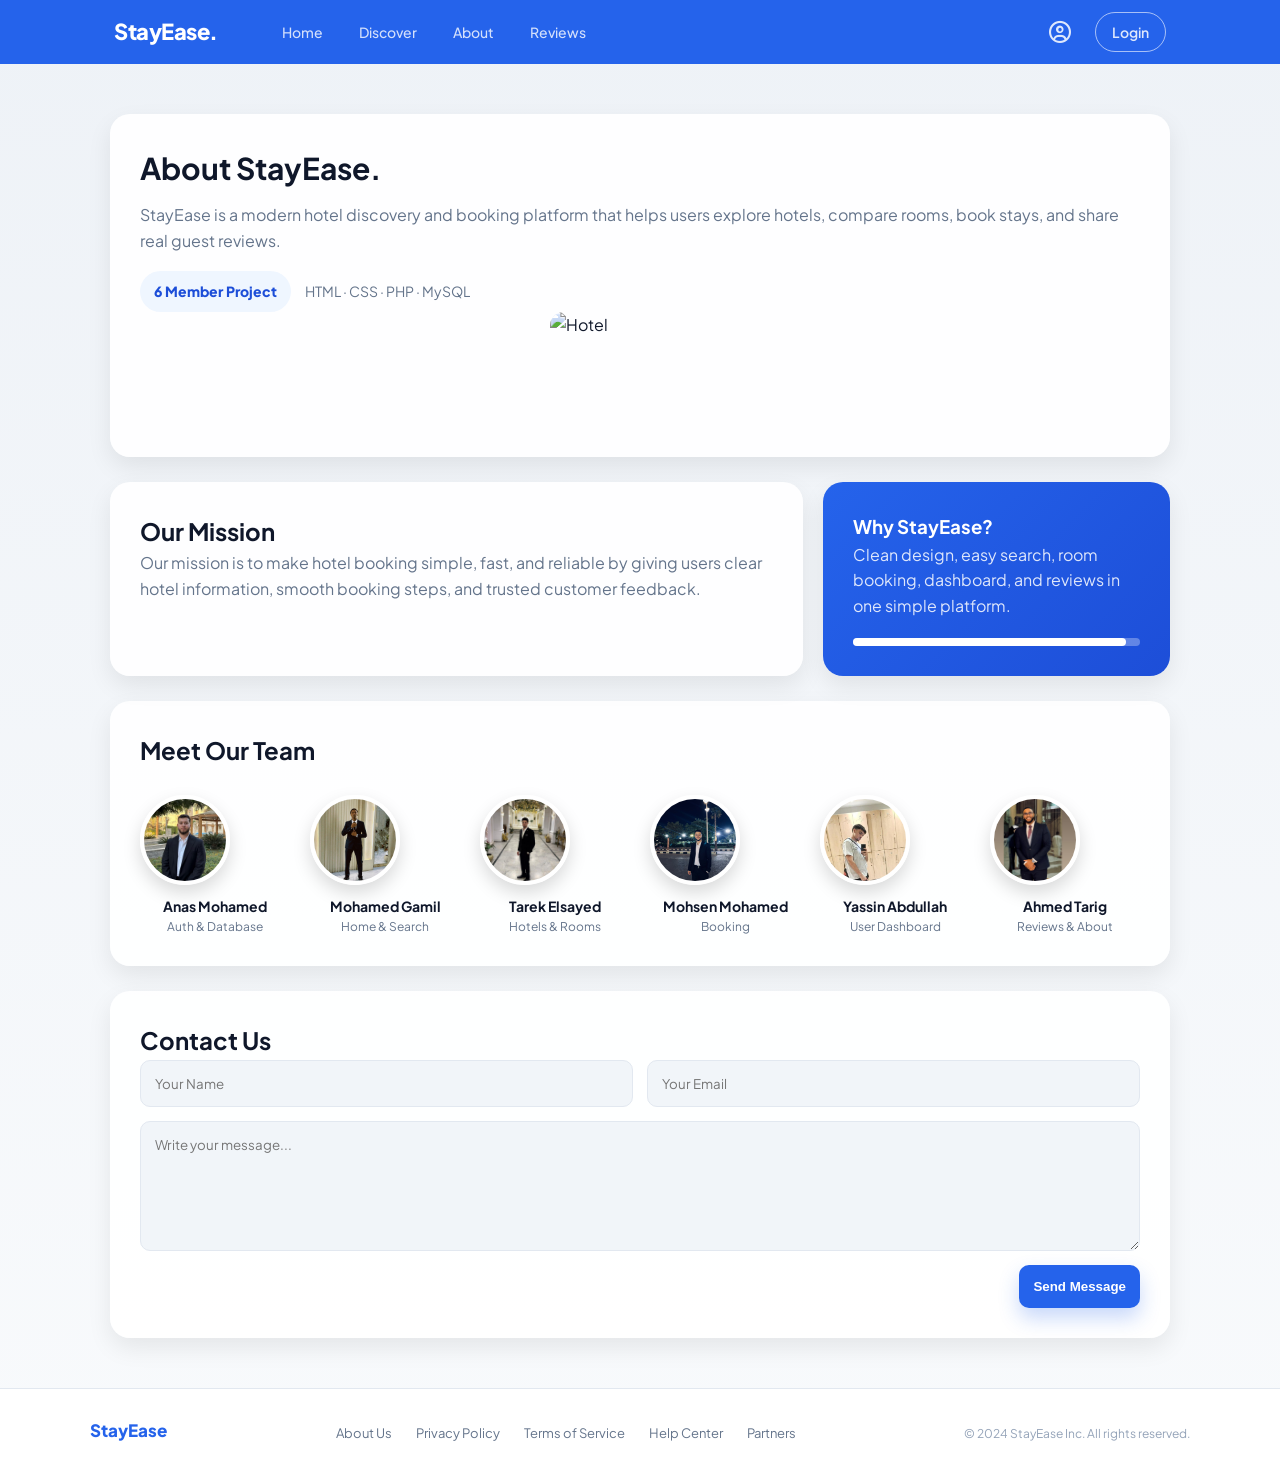
==== commit 56e7e3a1: "unify footer in all pages" ====
--- a/about.html
+++ b/about.html
@@ -137,9 +137,19 @@
 
     </main>
 
-    <footer>
-        <div class="footer-logo">StayEase.</div>
-        <p>© 2024 StayEase. All rights reserved.</p>
+    <!-- FOOTER -->
+    <footer class="footer">
+        <div class="footer-inner">
+        <div class="footer-logo">StayEase</div>
+        <div class="footer-links">
+            <a href="about.html">About Us</a>
+            <a href="#">Privacy Policy</a>
+            <a href="#">Terms of Service</a>
+            <a href="#">Help Center</a>
+            <a href="#">Partners</a>
+        </div>
+        <p class="footer-copy">© 2024 StayEase Inc. All rights reserved.</p>
+        </div>
     </footer>
 
     <script>
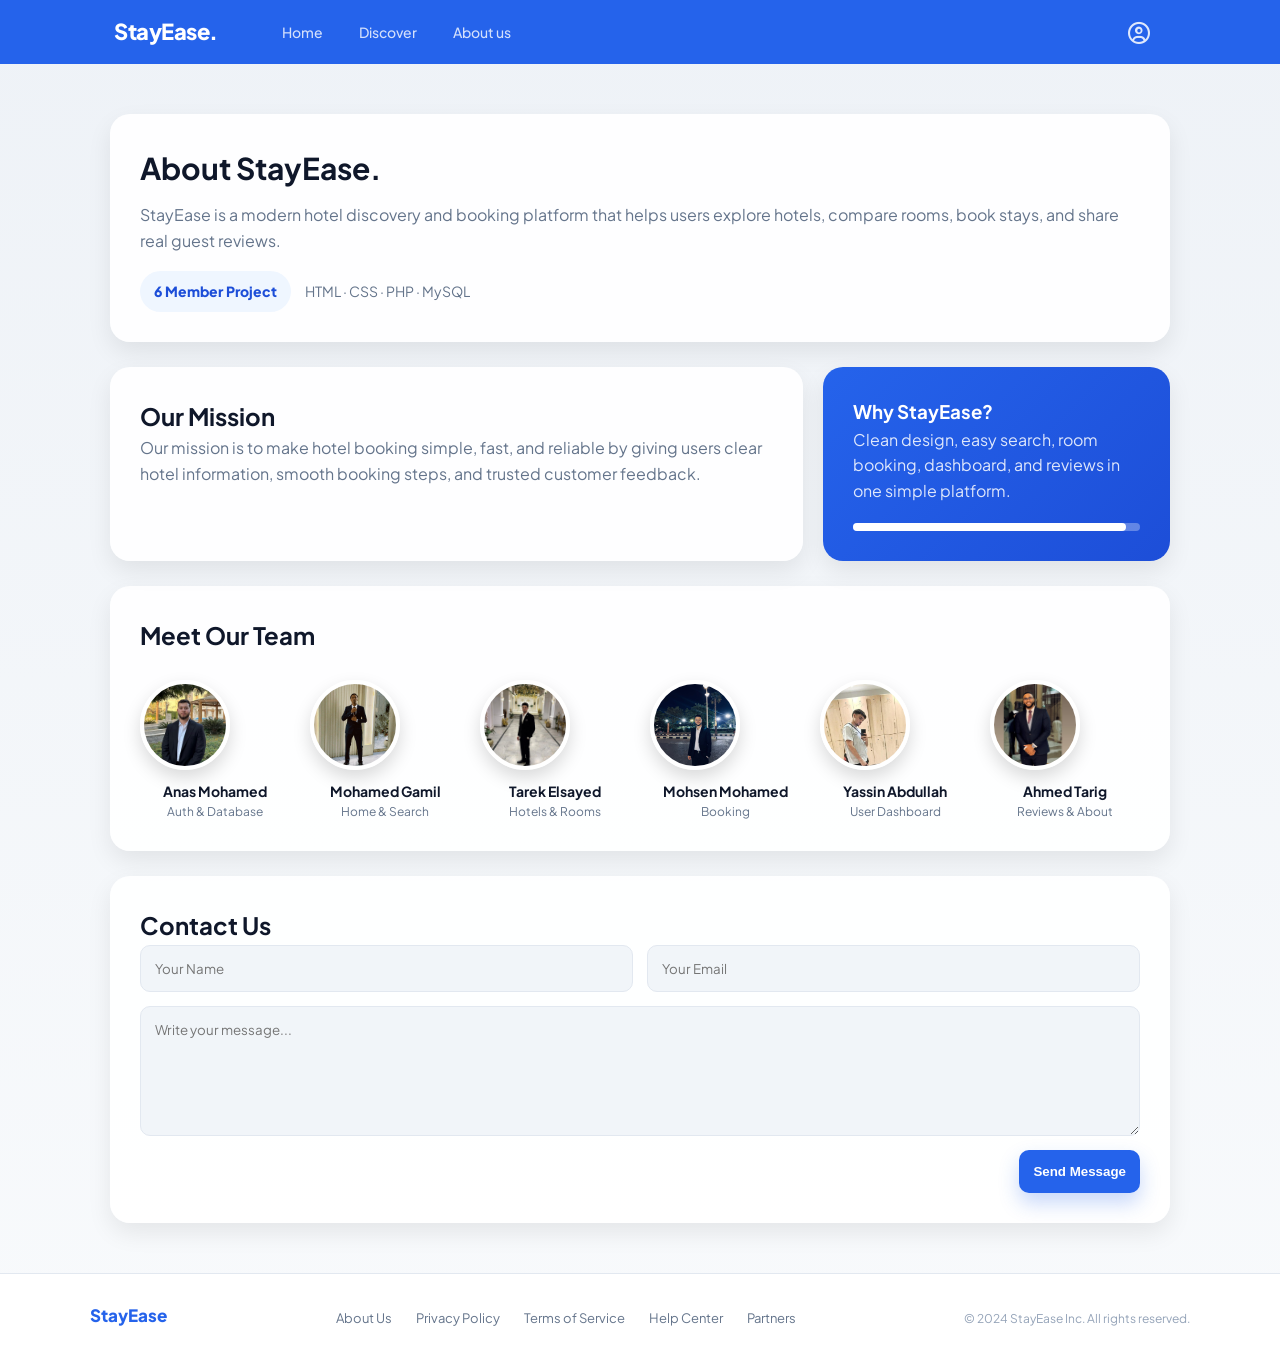
==== commit 23d0195b: "fix: remove reviews page from navbar, and add it's button at my bookings" ====
--- a/about.html
+++ b/about.html
@@ -17,16 +17,15 @@
 
     <nav class="navbar">
     <div class="container nav-inner">
-      <a href="index.html" class="logo">StayEase<span>.</span></a>
+      <a href="index.php" class="logo">StayEase<span>.</span></a>
       <div class="nav-links">
-        <a href="index.html" class="active">Home</a>
-        <a href="search-results.html">Discover</a>
-        <a href="about.html">About</a>
-        <a href="reviews.html">Reviews</a>
+        <a href="index.php">Home</a>
+        <a href="search-results.php">Discover</a>
+
+        <a href="about.html" class="active">About us</a>
       </div>
       <div class="nav-auth">
-        <a href="dashboard.html" class="profile-icon"><i class="fa-regular fa-circle-user"></i></a>
-        <a href="login.html" class="btn-login">Login</a>
+        <a href="dashboard.php" class="profile-icon"><i class="fa-regular fa-circle-user"></i><span class="nav-user" id="navUser"></span></a>
       </div>
     </div>
   </nav>
@@ -51,7 +50,6 @@
                 </div>
             </div>
 
-            <img src="https://images.unsplash.com/photo-1551882547-ff40c63fe5fa?w=500" alt="Hotel">
         </section>
 
         <section class="content-grid">
@@ -160,6 +158,9 @@
         }
     </script>
 
+<script>
+  fetch("php/auth.php?action=session").then(r=>r.json()).then(d=>{if(d.user_name)document.getElementById("navUser").textContent=d.user_name;});
+</script>
 </body>
 
 </html>
--- a/css/main.css
+++ b/css/main.css
@@ -220,13 +220,14 @@
   background: transparent;
   padding: 0;
   width: 100%;
+  text-align: center;
 }
  
 .search-field-text input::placeholder {
   color: #94A3B8;
   font-weight: 400;
 }
- 
+
 /* Search submit button — pill shape inside the pill bar */
 .search-btn {
   background: var(--primary);
@@ -559,6 +560,12 @@
   outline: none;
   cursor: pointer;
   transition: all 0.2s ease;
+  appearance: none;
+  -webkit-appearance: none;
+  background-image: url("data:image/svg+xml,%3Csvg xmlns='http://www.w3.org/2000/svg' width='12' height='12' viewBox='0 0 24 24'%3E%3Cpath fill='%2364748B' d='M7 10l5 5 5-5z'/%3E%3C/svg%3E");
+  background-repeat: no-repeat;
+  background-position: right 12px center;
+  padding-right: 36px;
 }
  
 .sort-bar select:focus { border-color: var(--primary); }
@@ -719,8 +726,7 @@
  
 /* Score badge e.g. "9.2 SUPERB" */
 .score-badge {
-  background: var(--primary);
-  color: var(--white);
+  color: var(--primary);
   font-size: 12px;
   font-weight: 700;
   padding: 6px 10px;
@@ -838,4 +844,108 @@
 }
  
 .form-error.visible { display: block; }
- + 
+
+.pagination {
+  display: flex;
+  justify-content: flex-end;
+  align-items: center;
+  gap: 8px;
+  margin-top: 32px;
+  padding-bottom: 48px;
+}
+
+.pagination a,
+.pagination span:not(.pagination-disabled) {
+  display: inline-flex;
+  align-items: center;
+  justify-content: center;
+  height: 40px;
+  border-radius: var(--radius-sm);
+  font-size: 14px;
+  font-weight: 600;
+  border: 1.5px solid var(--gray-border);
+  background: var(--white);
+  color: var(--text);
+  transition: all 0.2s ease;
+  text-decoration: none;
+}
+
+.pagination a {
+  width: 40px;
+}
+
+.pagination span:not(.pagination-disabled) {
+  padding: 0 16px;
+  background: var(--primary);
+  color: var(--white);
+  border-color: var(--primary);
+  cursor: default;
+}
+
+.pagination a:hover {
+  background: var(--primary);
+  color: var(--white);
+  border-color: var(--primary);
+}
+
+.pagination-disabled {
+  width: 40px;
+  height: 40px;
+  display: inline-flex;
+  align-items: center;
+  justify-content: center;
+  border-radius: var(--radius-sm);
+  border: 1.5px solid var(--gray-border);
+  background: var(--white);
+  color: var(--text);
+  font-size: 14px;
+  font-weight: 600;
+  cursor: default;
+}
+
+/* Custom sort dropdown */
+.custom-select { position: relative; min-width: 180px; }
+
+.custom-select-trigger {
+  padding: 10px 16px;
+  border: 1.5px solid var(--gray-border);
+  border-radius: var(--radius-sm);
+  background: var(--white);
+  font-size: 14px;
+  font-family: inherit;
+  cursor: pointer;
+  display: flex;
+  align-items: center;
+  justify-content: space-between;
+  gap: 8px;
+  transition: all 0.2s ease;
+  color: var(--text);
+}
+
+.custom-select.open .custom-select-trigger { border-color: var(--primary); }
+
+.custom-select-options {
+  display: none;
+  position: absolute;
+  top: calc(100% + 6px);
+  left: 0; right: 0;
+  background: var(--white);
+  border: 1.5px solid var(--gray-border);
+  border-radius: var(--radius-sm);
+  box-shadow: var(--shadow);
+  z-index: 10;
+  overflow: hidden;
+}
+
+.custom-select.open .custom-select-options { display: block; }
+
+.custom-option {
+  padding: 10px 16px;
+  font-size: 14px;
+  cursor: pointer;
+  transition: background 0.15s;
+}
+
+.custom-option:hover { background: var(--primary-light); }
+.custom-option.selected { color: var(--primary); font-weight: 600; }
